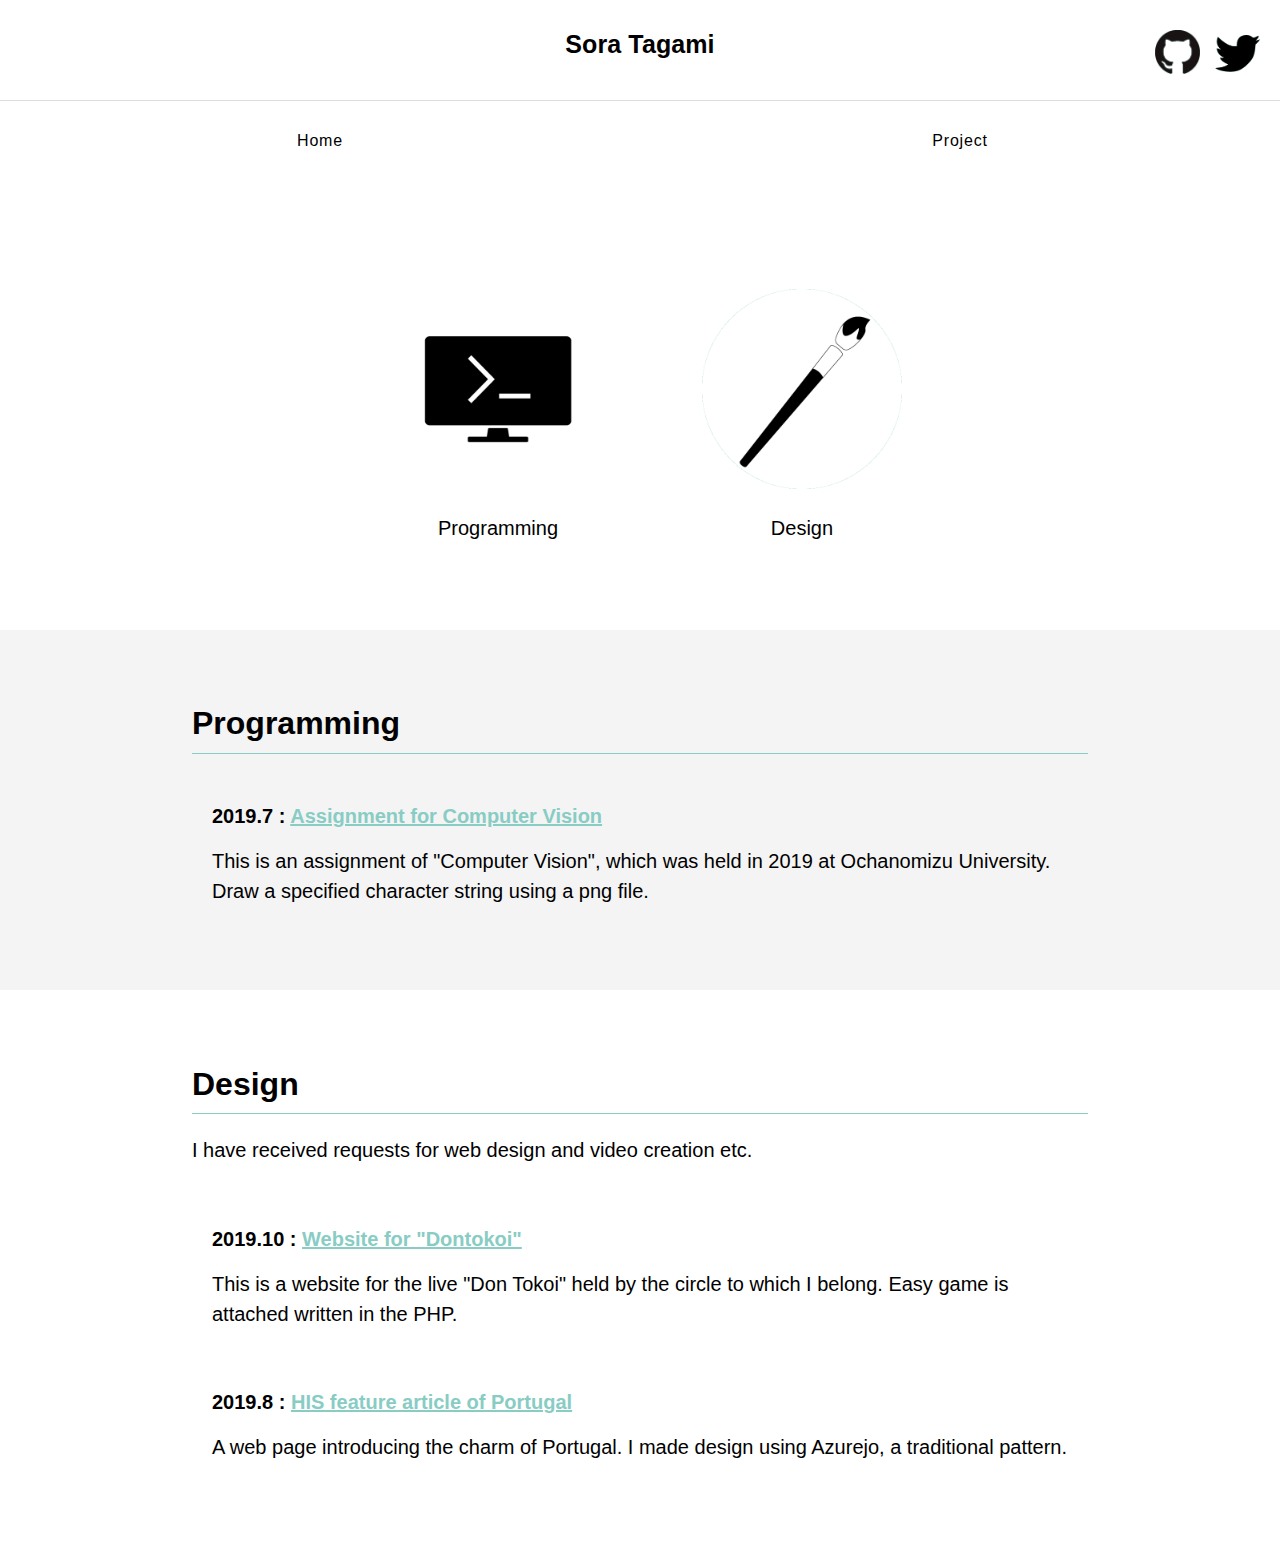
==== project.html @ 49e1d9b7 "fix filename" ====
<!DOCTYPE HTML>
<!DOCTYPE HTML>
<html lang="ja">

<head>
  <meta charset="UTF-8">
  <script type="text/javascript" src="./jquery.js"></script>
  <script type="text/javascript" src="./jquery.easing.js"></script>
  <script type="text/javascript" src="./scroll.js"></script>

  <title>Sora Tagami - Project</title>
  <link href="./style.css" rel="stylesheet" type="text/css" />
</head>

<body>
  <div id="wrapper">
    <!--header-->
    <header>
      <h1>Sora Tagami</h1>
      <div class="icon">
        <div id="Twitter">
          <a href="https://twitter.com/9bluesky6">
            <img src="imgs/Twitter_on.png" class="on">
            <img src="imgs/Twitter_off.png" class="off">
          </a>
        </div>
        <div class="icon" id="GitHub">
          <a href="https://github.com/bluesky0906">
            <img src="imgs/GitHub_on.png" class="on">
            <img src="imgs/GitHub_off.png" class="off">
          </a>
        </div>
      </div>
    </header>
    <!--nav-->
    <nav>
      <ul>
        <li><a href="./index.html">Home</a></li>
        <li><a href="./project.html">Project</a></li>
      </ul>
    </nav>

    <main>
      <section class="inst">
        <article>
          <p><p>
              <table align="center">
                <tr>
                  <td><a href=#Programming><img src="imgs/programming.png"></a>
                    <p>Programming</p>
                  </td>
                  <td><a href="#Design"><img src="imgs/design.gif"></a>
                    <p>Design</p>
                  </td>
                </tr>
              </table>
      </section>
      <!--Programingについて-->
      <section id="Programming">
          <h1>Programming</h1><hr>
          <article>
            <h2>2019.7 : <a href="https://github.com/bluesky0906/computer-vision-2019">Assignment for Computer Vision</a></h2>
            <p>This is an assignment of "Computer Vision", which was held in 2019 at Ochanomizu University. Draw a specified character string using a png file.</p>
          </article>
      </section>
      <!--デザインについて-->
      <section>
        <h1 id="Design">Design</h1><hr>
        <p>I have received requests for web design and video creation etc.</p>
        <article>
          <h2>2019.10 : <a href="https://dontokoi.herokuapp.com">Website for "Dontokoi"</a></h2>
          <p>This is a website for the live "Don Tokoi" held by the circle to which I belong. Easy game is attached written in the PHP.</p>
        </article>
        <article>
          <h2>2019.8 : <a href="https://www.his-j.com/kaigai/europe/portugal/feature/index.html">HIS feature article of Portugal</a></h2>
          <p>A web page introducing the charm of Portugal.
            I made design using Azurejo, a traditional pattern.</p>
      </section>
    </main>
  </div>
</body>

</html>
---- style.css ----
body {
    margin: 0;
    padding: 0;
	  font-family:"Noto Sans Japanese", "游ゴシック", YuGothic, "メイリオ", Meiryo,
    sans-serif;
    background-color: white;

    animation: fadeIn 2s ease 0s 1 normal;
    -webkit-animation: fadeIn 2s ease 0s 1 normal;
}
body a {
  color: #88CCC4;
}

/*共通*/
#wrapper{
	max-width:100%;
  text-align: center;
	margin:0 auto;
}

header{
	width:100%;
	height: 100px;
	margin-top: 0;
  border-bottom: 1px solid #ddd;
	background-color:white;

  text-align: center;
  position: fixed;
  top: 0;
  left: 0;
  right: 0;
  z-index: 3;
}
header h1{
  margin-top:30px;
	font-size:25px;
  font-weight: 900;
  letter-spacing: 0.1px;
}

nav{
  z-index: 2;
  position: fixed;
	width:100%;
	height:60px;
  padding-top: 100px;
  background-color:white;

}
nav ul{

  padding: 0;

  display: flex;
	list-style:none;
}
nav ul li{
  width: 50%;
  text-align: center;
  background-color: white;
  height: 60px;
  line-height: 50px;

}
nav ul li a{
  text-decoration:none;
	color:black;
				font-weight: 500;
				line-height: 1.4;
				letter-spacing: .05em;
    -webkit-transition: all 0.3s ease;
    -moz-transition: all 0.3s ease;
    -o-transition: all 0.3s ease;
    transition: all  0.3s ease;

}
nav ul li a:hover{
	color: #88CCC4;
}

main {
  padding-top: 175px;
  margin: 0 auto;
  color:black;
  background-color: transration;
}
section:nth-child(even) {
  background-color: #F4f4f4;
}
section {
  padding: 5% 15%;
  text-align: left;
  margin: 0;     
}
section h1 {
  line-height: 0.5;
  text-align: left;
}
section hr {
  margin-left: 0px;
  height: 1px;
  border: none;
  border-top: 1px #88CCC4 solid;
}
section h2 {
  line-height: 1.0;
  font-size: 20px;
  font-weight: 900;
}
section  p {
	line-height: 1.5;
  font-size: 20px;
  font-weight: 100;
}
article {
  padding-top: 3%;
  padding-left: 20px;
}


/*ヘッダー内リンク*/
.icon img{
  position: absolute;
  width: 45px;
}
#Twitter img{
  right: 20px;
  top: 35px;
}
#GitHub img{
  right: 80px;
  top: 30px;
}
.off {
  transition: .8s
}
.off:hover{
  opacity: 0;
}


/*Home*/
#About_me{
  text-align: left;
  width: 100%;
}
#About_me > *{
  display: inline-block;
  vertical-align: top;
  padding-right: 30px;
}

#About_me img{
  margin-top: 50px;
  margin-right: auto;
  width: 150px;
}

/*Project*/
.inst img{
  width:200px;
  margin-top:20px 50px;
  margin-right: 50px;
  margin-left: 50px;

  transition:1s;
}
.inst img:hover{
  filter:drop-shadow( 0px 10px 10px rgba(136, 204, 196, 0.4));
  transform: rotate(-30deg);
  transform-origin: center;
}
.inst tr td {
  text-align: center;
}
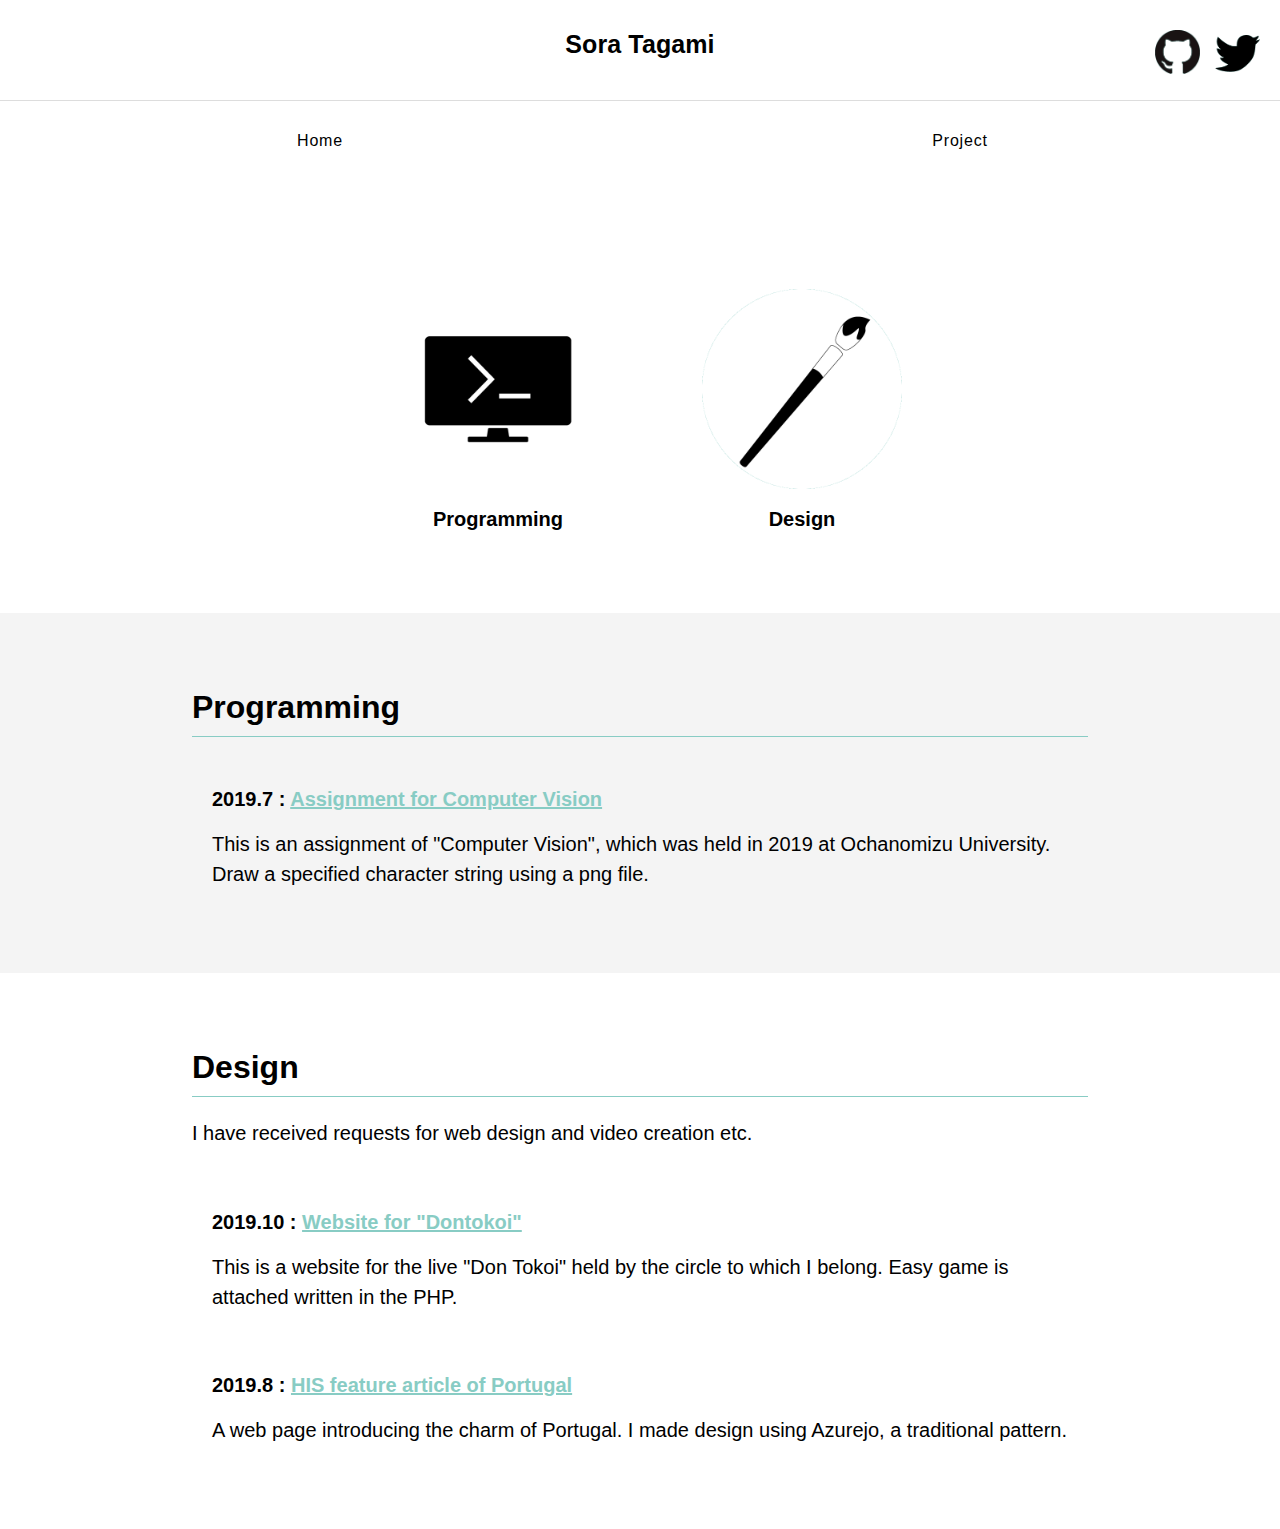
==== commit ac2ed566: "update font" ====
--- a/project.html
+++ b/project.html
@@ -47,10 +47,10 @@
               <table align="center">
                 <tr>
                   <td><a href=#Programming><img src="imgs/programming.png"></a>
-                    <p>Programming</p>
+                    <h2>Programming</h2>
                   </td>
                   <td><a href="#Design"><img src="imgs/design.gif"></a>
-                    <p>Design</p>
+                    <h2>Design</h2>
                   </td>
                 </tr>
               </table>
--- a/style.css
+++ b/style.css
@@ -1,8 +1,7 @@
 body {
     margin: 0;
     padding: 0;
-	  font-family:"Noto Sans Japanese", "游ゴシック", YuGothic, "メイリオ", Meiryo,
-    sans-serif;
+	  font-family: mr-eaves-sans, sans-serif;
     background-color: white;
 
     animation: fadeIn 2s ease 0s 1 normal;
@@ -36,7 +35,7 @@
 header h1{
   margin-top:30px;
 	font-size:25px;
-  font-weight: 900;
+  font-weight: 700;
   letter-spacing: 0.1px;
 }
 
@@ -107,12 +106,12 @@
 section h2 {
   line-height: 1.0;
   font-size: 20px;
-  font-weight: 900;
+  font-weight: 600;
 }
 section  p {
 	line-height: 1.5;
   font-size: 20px;
-  font-weight: 100;
+  font-weight: 200;
 }
 article {
   padding-top: 3%;
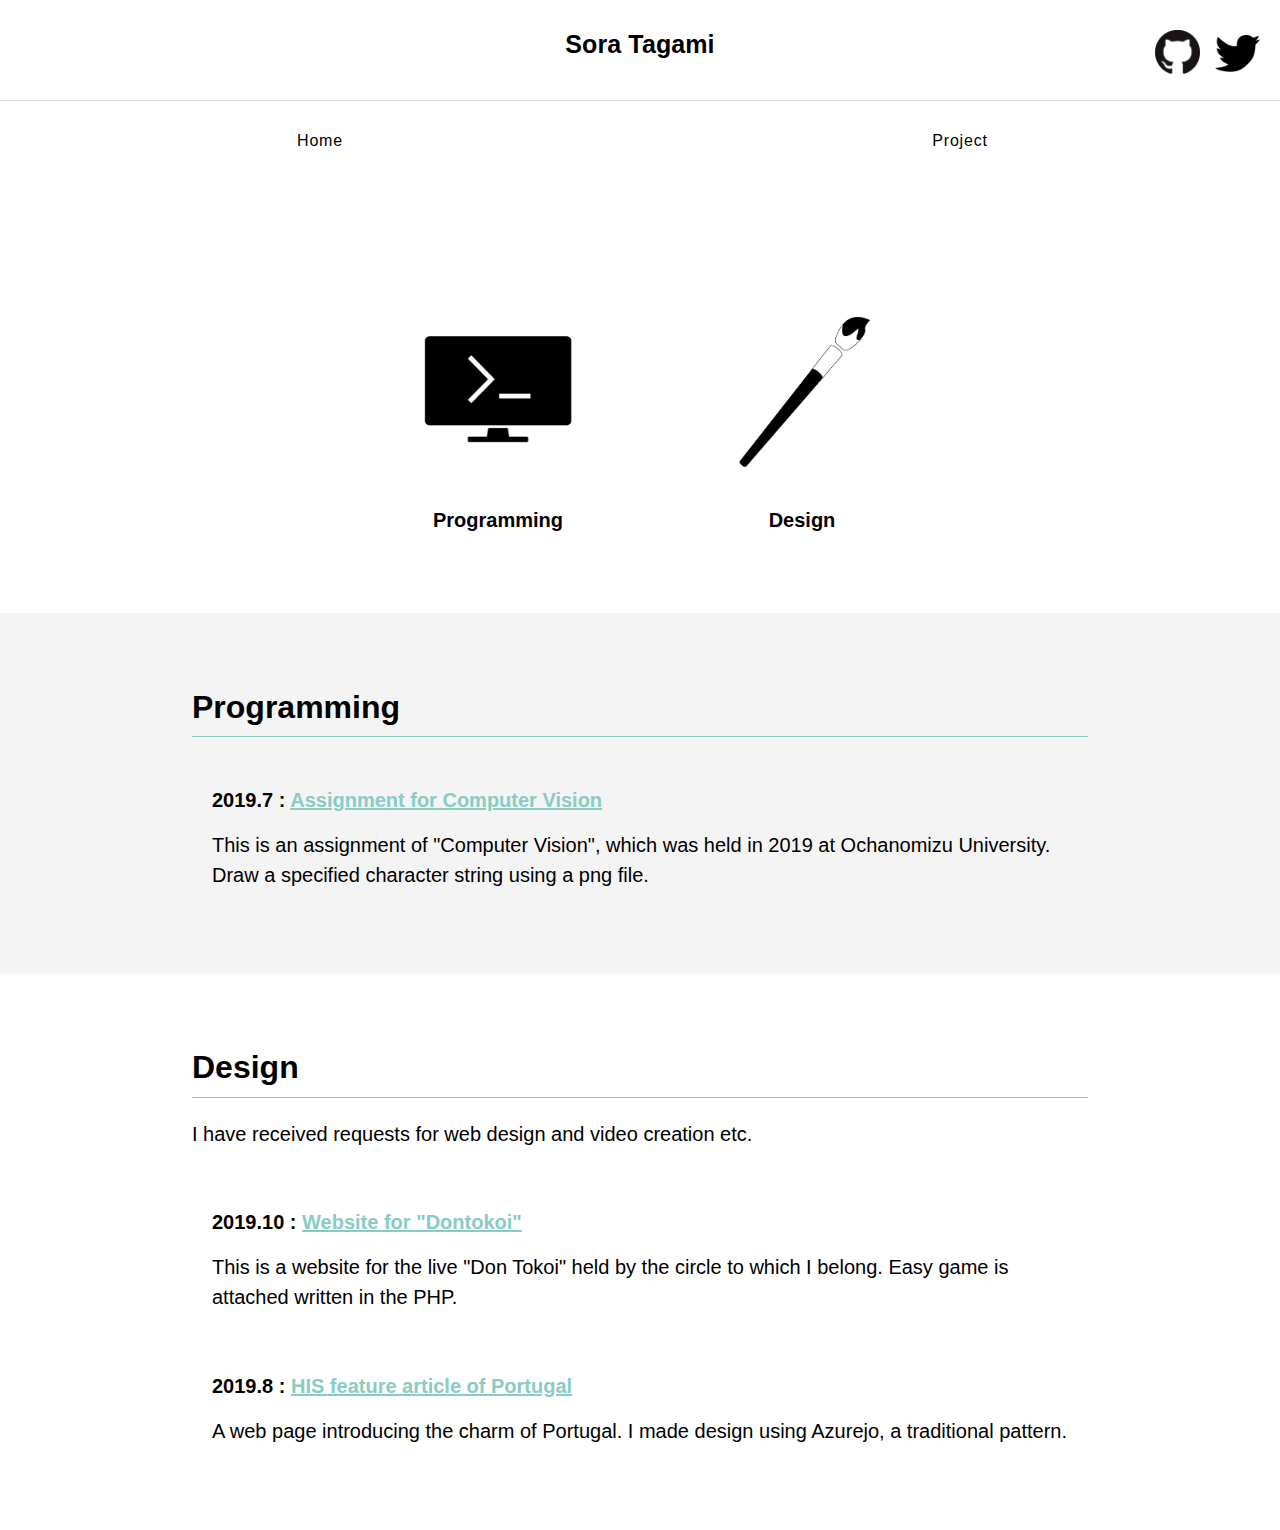
==== commit 18d46b35: "uodate imgs" ====
--- a/project.html
+++ b/project.html
@@ -49,7 +49,7 @@
                   <td><a href=#Programming><img src="imgs/programming.png"></a>
                     <h2>Programming</h2>
                   </td>
-                  <td><a href="#Design"><img src="imgs/design.gif"></a>
+                  <td><a href="#Design"><img src="imgs/design.png"></a>
                     <h2>Design</h2>
                   </td>
                 </tr>
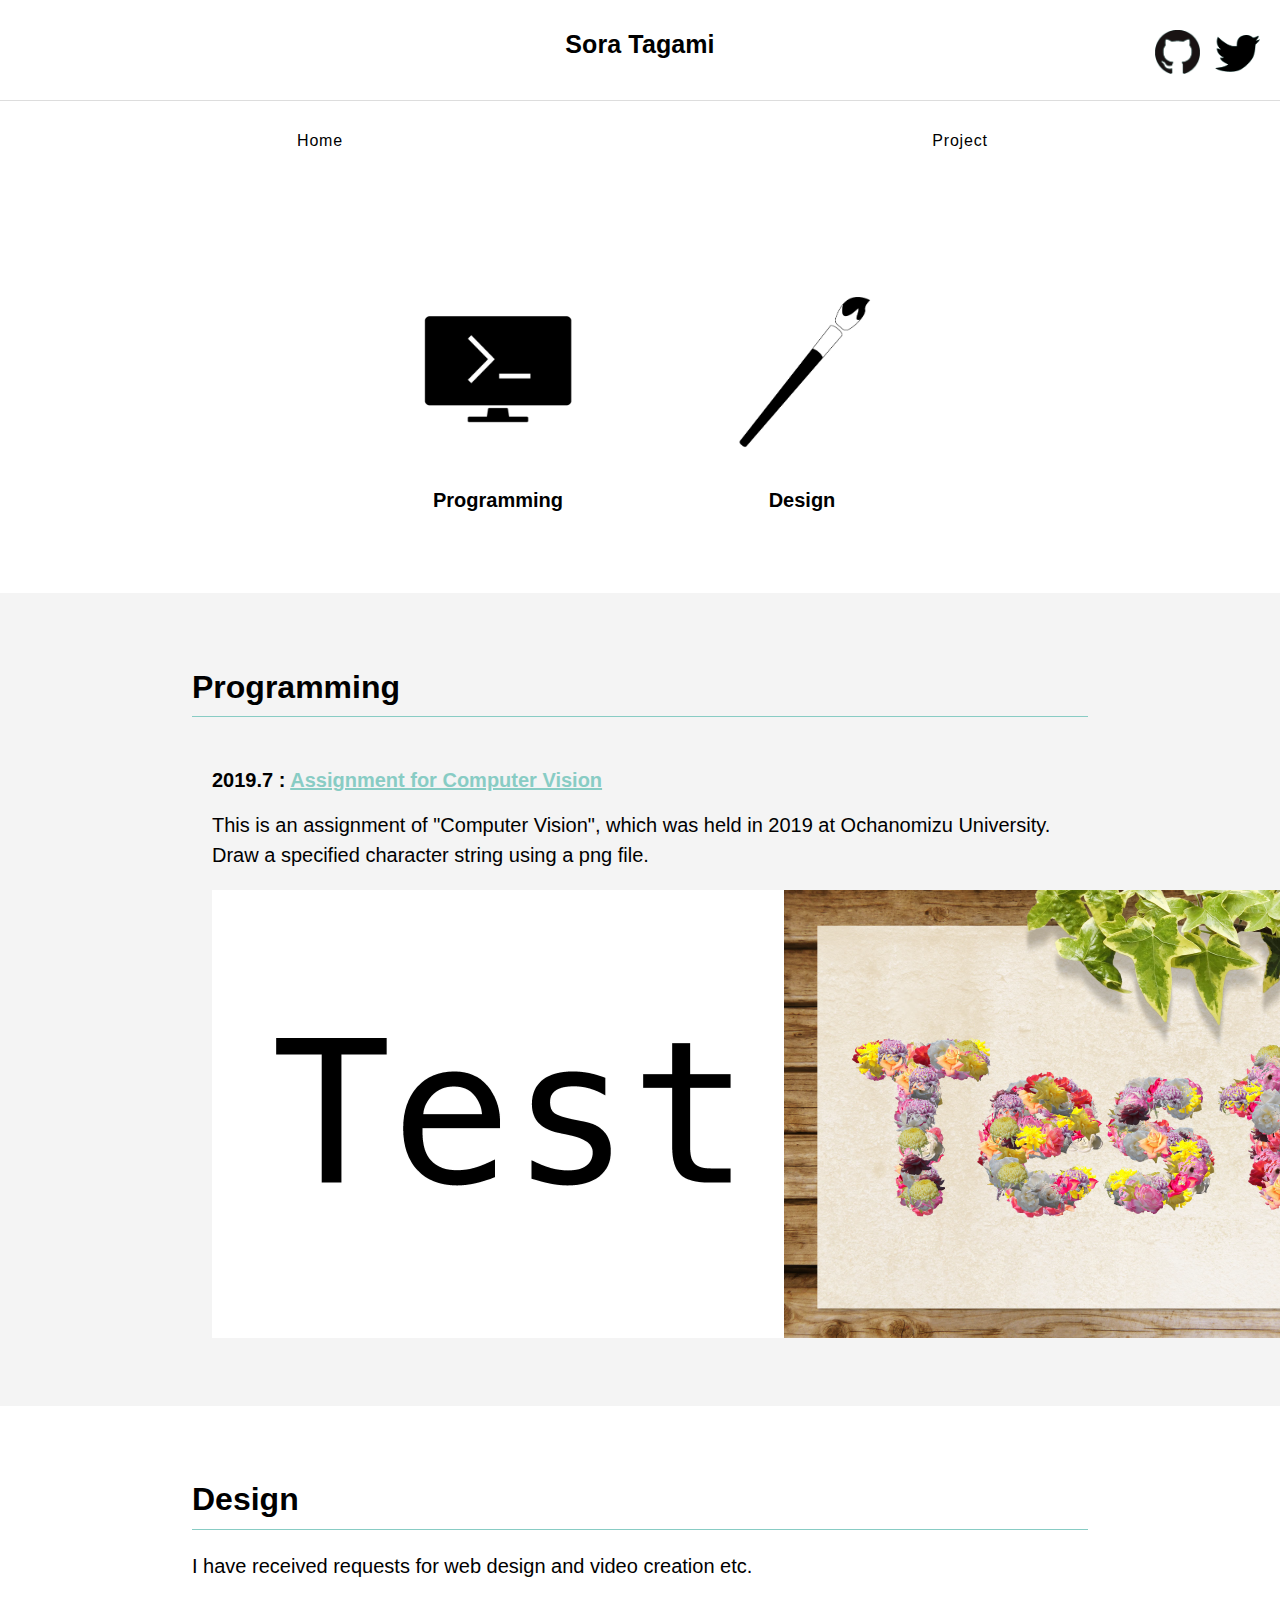
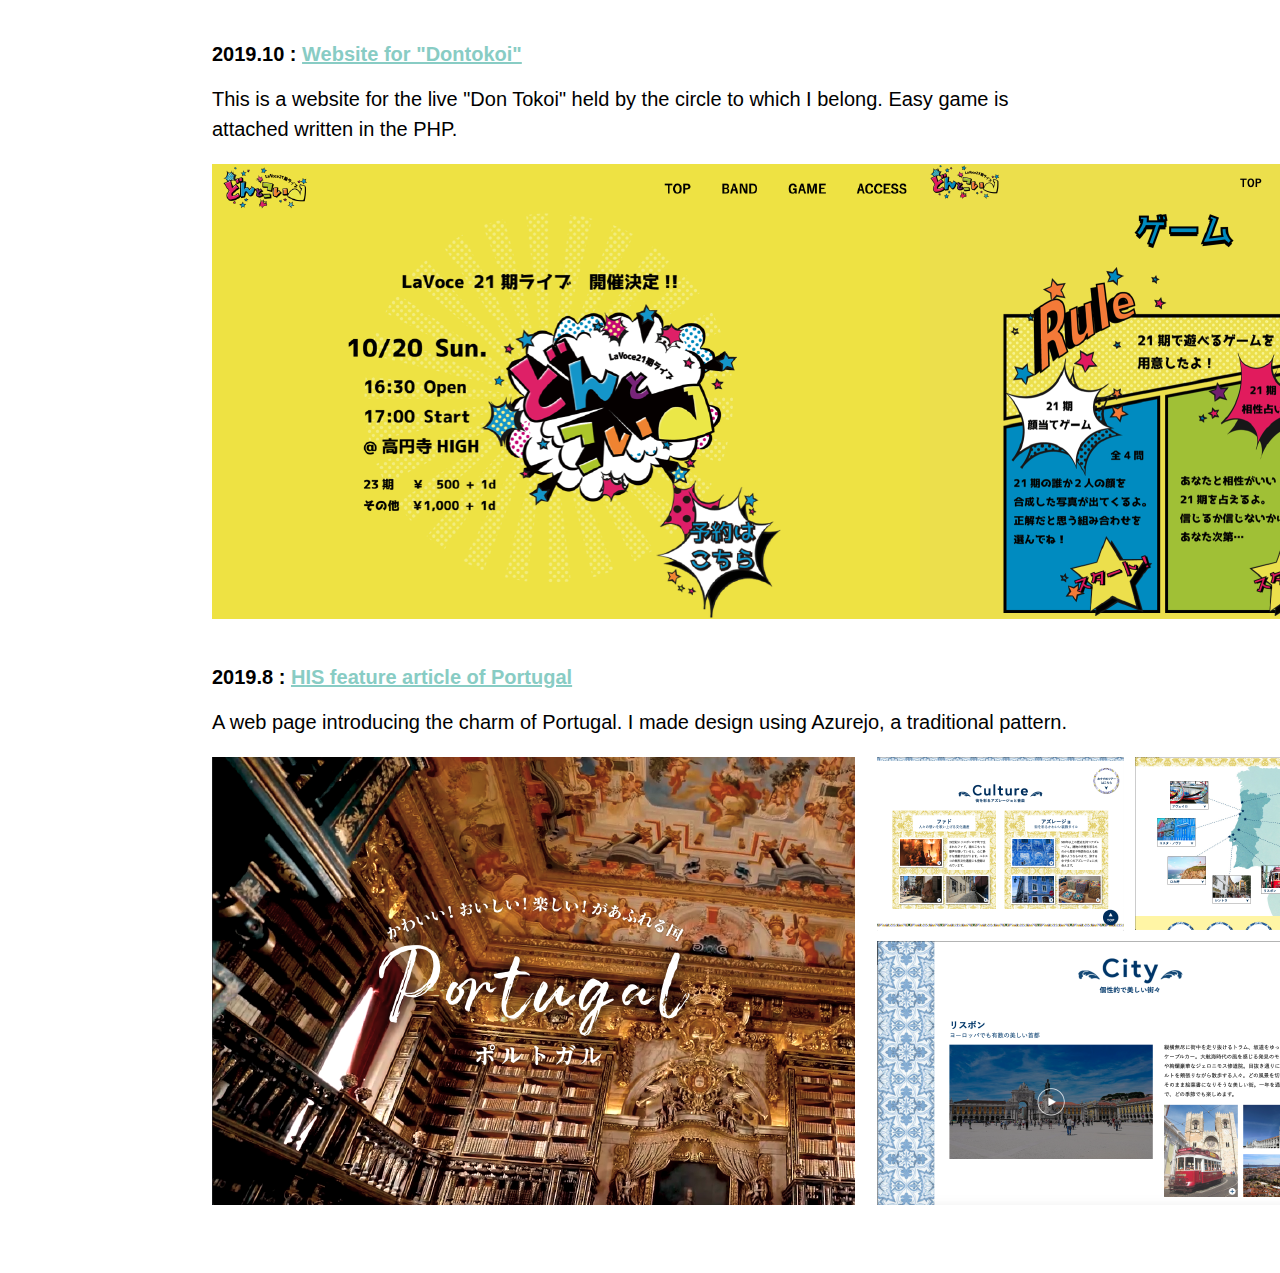
==== commit d629e7f6: "add imgs" ====
--- a/project.html
+++ b/project.html
@@ -43,7 +43,6 @@
     <main>
       <section class="inst">
         <article>
-          <p><p>
               <table align="center">
                 <tr>
                   <td><a href=#Programming><img src="imgs/programming.png"></a>
@@ -57,24 +56,40 @@
       </section>
       <!--Programingについて-->
       <section id="Programming">
-          <h1>Programming</h1><hr>
-          <article>
-            <h2>2019.7 : <a href="https://github.com/bluesky0906/computer-vision-2019">Assignment for Computer Vision</a></h2>
-            <p>This is an assignment of "Computer Vision", which was held in 2019 at Ochanomizu University. Draw a specified character string using a png file.</p>
-          </article>
+        <h1>Programming</h1>
+        <hr>
+        <article>
+          <h2>2019.7 : <a href="https://github.com/bluesky0906/computer-vision-2019">Assignment for Computer Vision</a>
+          </h2>
+          <p>This is an assignment of "Computer Vision", which was held in 2019 at Ochanomizu University. Draw a
+            specified character string using a png file.</p>
+          <div class="portfolio_imgs">
+            <img src="imgs/computer_vision.png">
+          </div>
+        </article>
       </section>
       <!--デザインについて-->
-      <section>
-        <h1 id="Design">Design</h1><hr>
+      <section id="Design">
+        <h1>Design</h1>
+        <hr>
         <p>I have received requests for web design and video creation etc.</p>
         <article>
           <h2>2019.10 : <a href="https://dontokoi.herokuapp.com">Website for "Dontokoi"</a></h2>
-          <p>This is a website for the live "Don Tokoi" held by the circle to which I belong. Easy game is attached written in the PHP.</p>
+          <p>This is a website for the live "Don Tokoi" held by the circle to which I belong. Easy game is attached
+            written in the PHP.</p>
+          <div class="portfolio_imgs">
+            <img src="imgs/dontokoi.png">
+          </div>
         </article>
         <article>
-          <h2>2019.8 : <a href="https://www.his-j.com/kaigai/europe/portugal/feature/index.html">HIS feature article of Portugal</a></h2>
+          <h2>2019.8 : <a href="https://www.his-j.com/kaigai/europe/portugal/feature/index.html">HIS feature article of
+              Portugal</a></h2>
           <p>A web page introducing the charm of Portugal.
             I made design using Azurejo, a traditional pattern.</p>
+          <div class="portfolio_imgs">
+            <img src="imgs/portugal.png">
+          </div>
+        </article>
       </section>
     </main>
   </div>
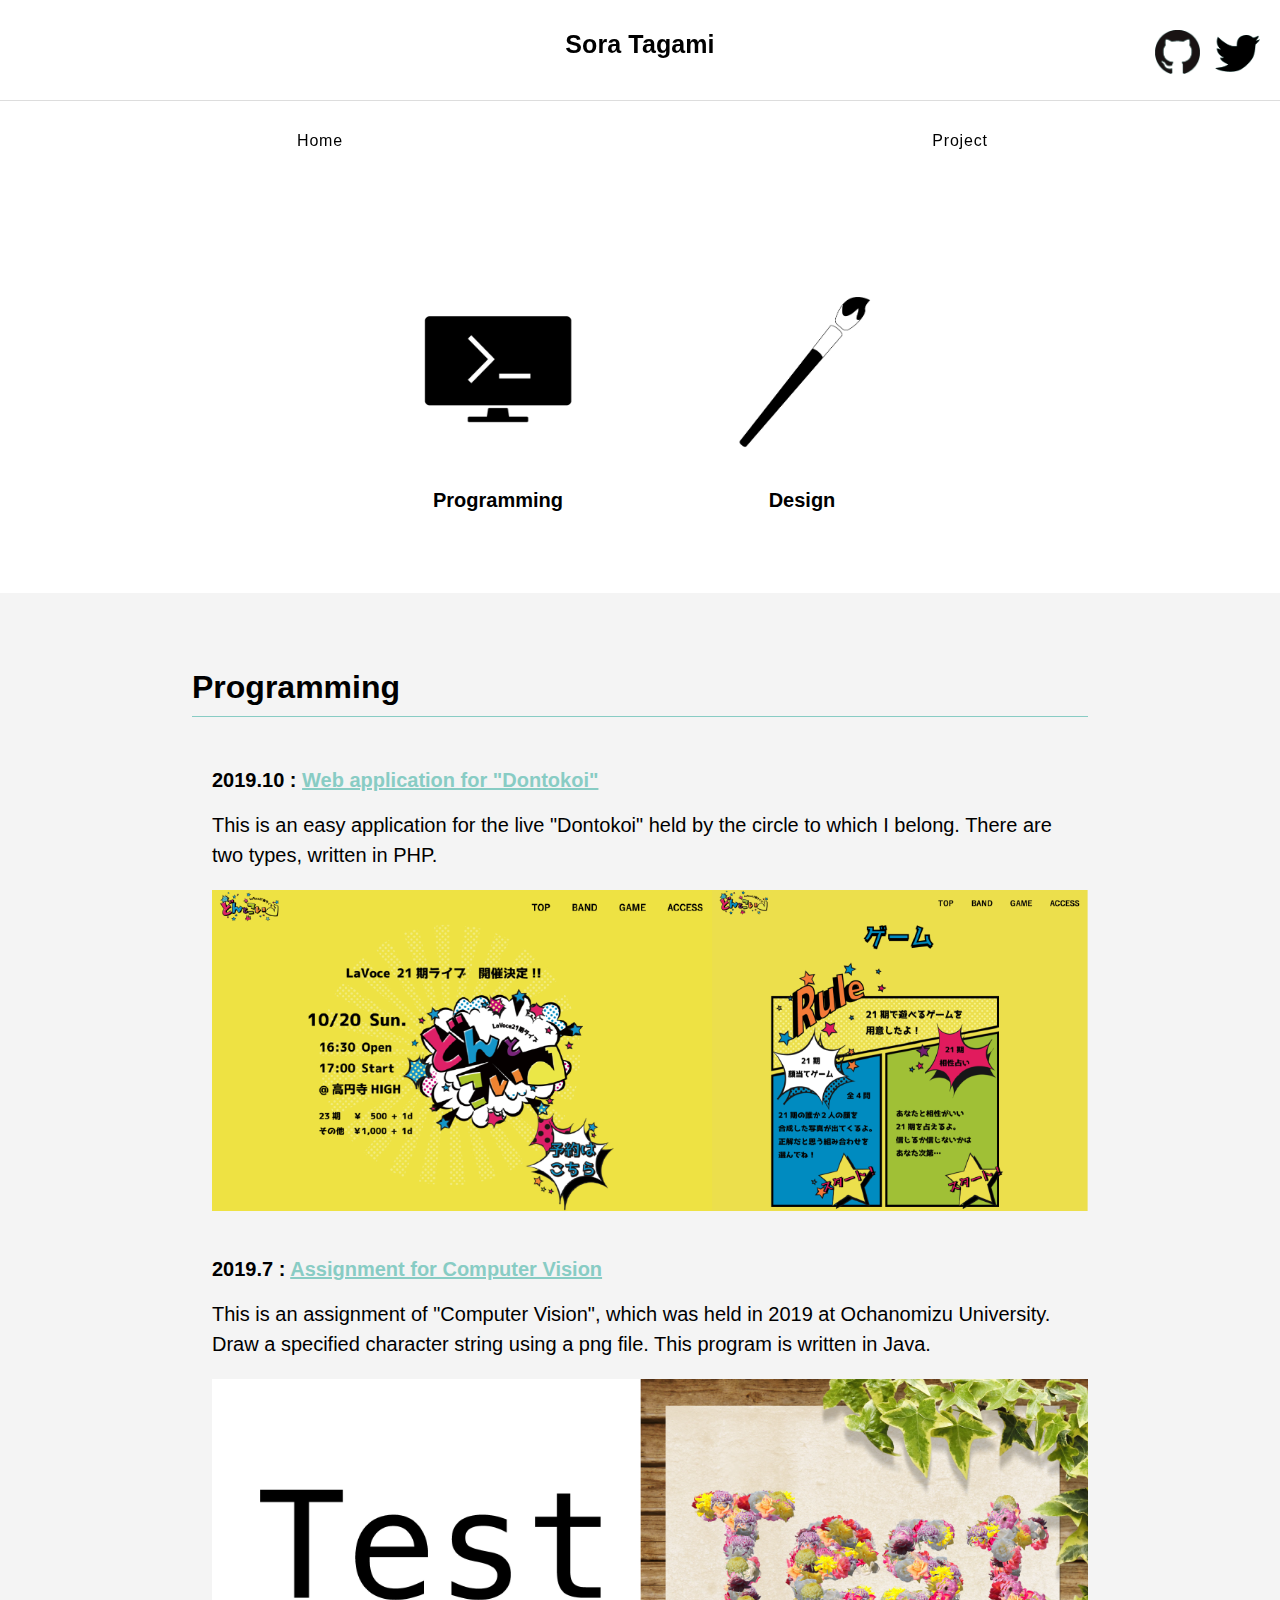
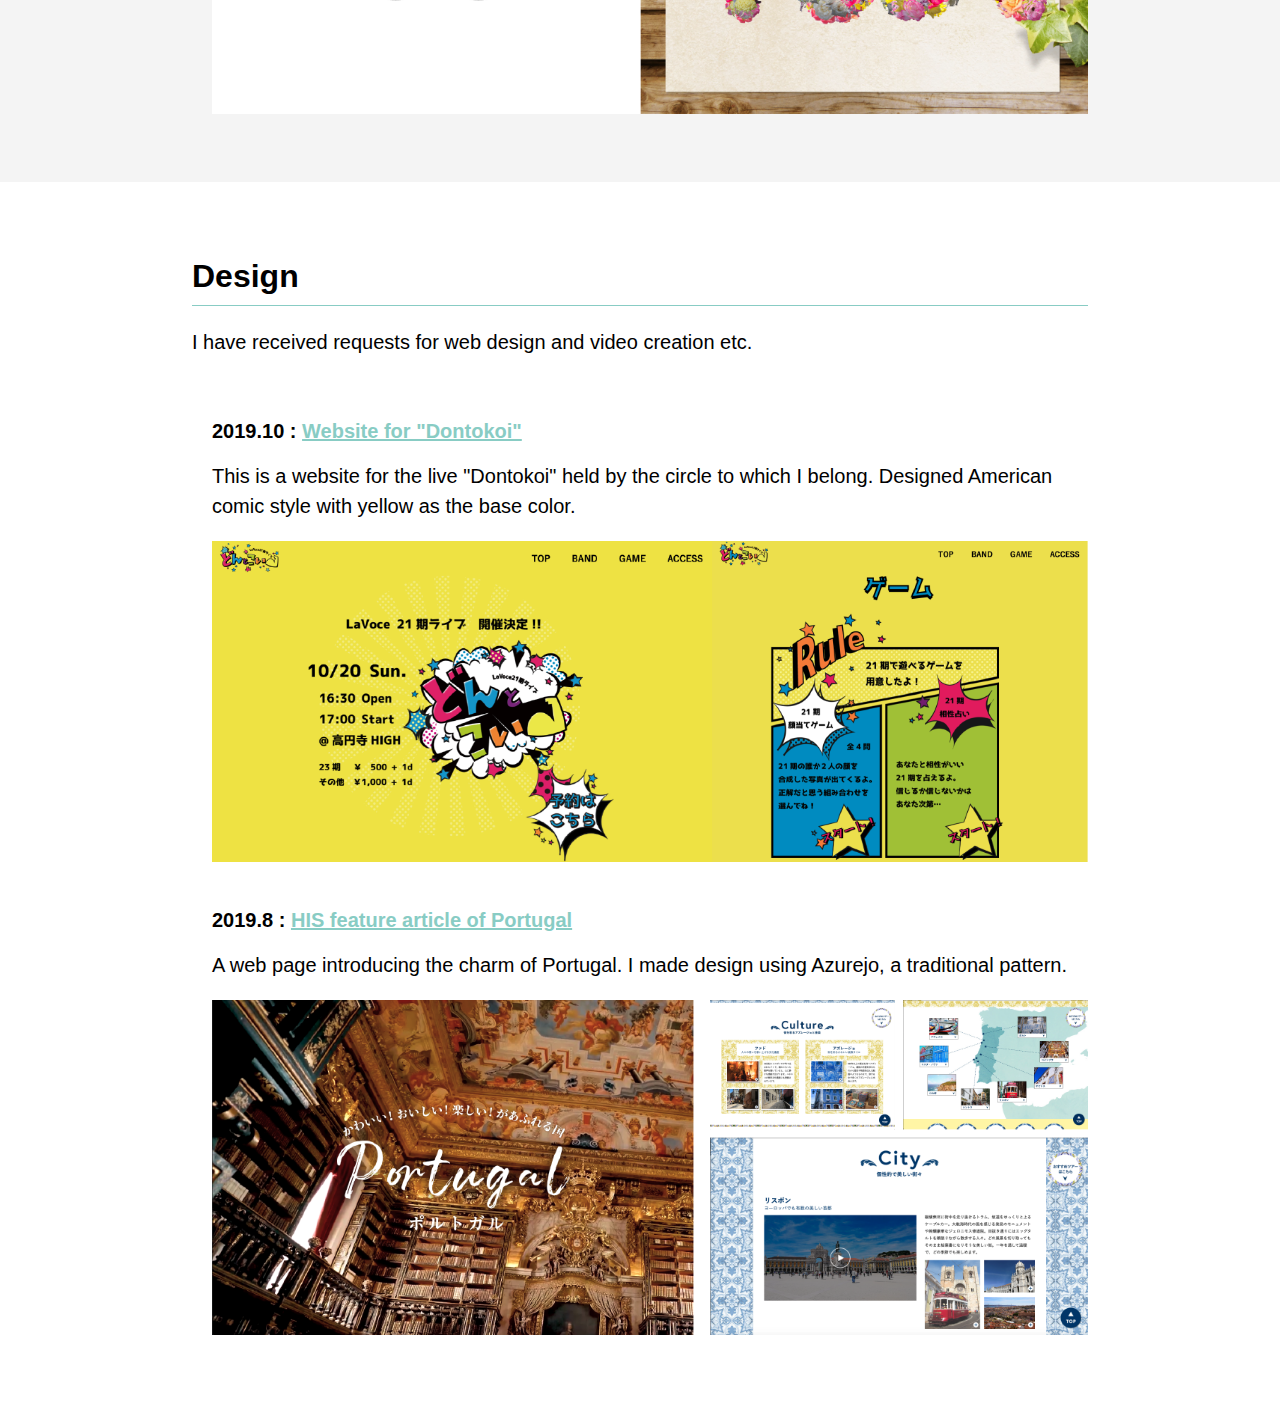
==== commit 0932e86e: "tweak" ====
--- a/project.html
+++ b/project.html
@@ -59,10 +59,22 @@
         <h1>Programming</h1>
         <hr>
         <article>
+          <h2>2019.10 : <a href="https://dontokoi.herokuapp.com/game">Web application for "Dontokoi"</a></h2>
+          <p>
+            This is an easy application for the live "Dontokoi" held by the circle to which I belong.
+            There are two types, written in PHP.
+          </p>
+          <div class="portfolio_imgs">
+            <img src="imgs/dontokoi.png">
+          </div>
+        </article>
+        <article>
           <h2>2019.7 : <a href="https://github.com/bluesky0906/computer-vision-2019">Assignment for Computer Vision</a>
           </h2>
-          <p>This is an assignment of "Computer Vision", which was held in 2019 at Ochanomizu University. Draw a
-            specified character string using a png file.</p>
+          <p>
+            This is an assignment of "Computer Vision", which was held in 2019 at Ochanomizu University. 
+            Draw a specified character string using a png file. This program is written in Java.
+          </p>
           <div class="portfolio_imgs">
             <img src="imgs/computer_vision.png">
           </div>
@@ -75,17 +87,20 @@
         <p>I have received requests for web design and video creation etc.</p>
         <article>
           <h2>2019.10 : <a href="https://dontokoi.herokuapp.com">Website for "Dontokoi"</a></h2>
-          <p>This is a website for the live "Don Tokoi" held by the circle to which I belong. Easy game is attached
-            written in the PHP.</p>
+          <p>
+            This is a website for the live "Dontokoi" held by the circle to which I belong.
+            Designed American comic style with yellow as the base color.
+          </p>
           <div class="portfolio_imgs">
             <img src="imgs/dontokoi.png">
           </div>
         </article>
         <article>
-          <h2>2019.8 : <a href="https://www.his-j.com/kaigai/europe/portugal/feature/index.html">HIS feature article of
-              Portugal</a></h2>
-          <p>A web page introducing the charm of Portugal.
-            I made design using Azurejo, a traditional pattern.</p>
+          <h2>2019.8 : <a href="https://www.his-j.com/kaigai/europe/portugal/feature/index.html">HIS feature article of Portugal</a></h2>
+          <p>
+            A web page introducing the charm of Portugal.
+            I made design using Azurejo, a traditional pattern.
+          </p>
           <div class="portfolio_imgs">
             <img src="imgs/portugal.png">
           </div>
--- a/style.css
+++ b/style.css
@@ -2,8 +2,6 @@
     margin: 0;
     padding: 0;
 	  font-family: mr-eaves-sans, sans-serif;
-    background-color: white;
-
     animation: fadeIn 2s ease 0s 1 normal;
     -webkit-animation: fadeIn 2s ease 0s 1 normal;
 }
@@ -23,7 +21,6 @@
 	height: 100px;
 	margin-top: 0;
   border-bottom: 1px solid #ddd;
-	background-color:white;
 
   text-align: center;
   position: fixed;
@@ -43,13 +40,11 @@
   z-index: 2;
   position: fixed;
 	width:100%;
-	height:60px;
+	height:80px;
   padding-top: 100px;
-  background-color:white;
-
+  background-color:rgba(255, 255, 255, 0.95);
 }
 nav ul{
-
   padding: 0;
 
   display: flex;
@@ -58,7 +53,6 @@
 nav ul li{
   width: 50%;
   text-align: center;
-  background-color: white;
   height: 60px;
   line-height: 50px;
 
@@ -113,6 +107,7 @@
   font-size: 20px;
   font-weight: 200;
 }
+
 article {
   padding-top: 3%;
   padding-left: 20px;
@@ -174,6 +169,13 @@
 .inst tr td {
   text-align: center;
 }
+.portfolio_imgs {
+  text-align: center;
+}
+.portfolio_imgs img {
+  width: 100%;
+}
 
 
 
+
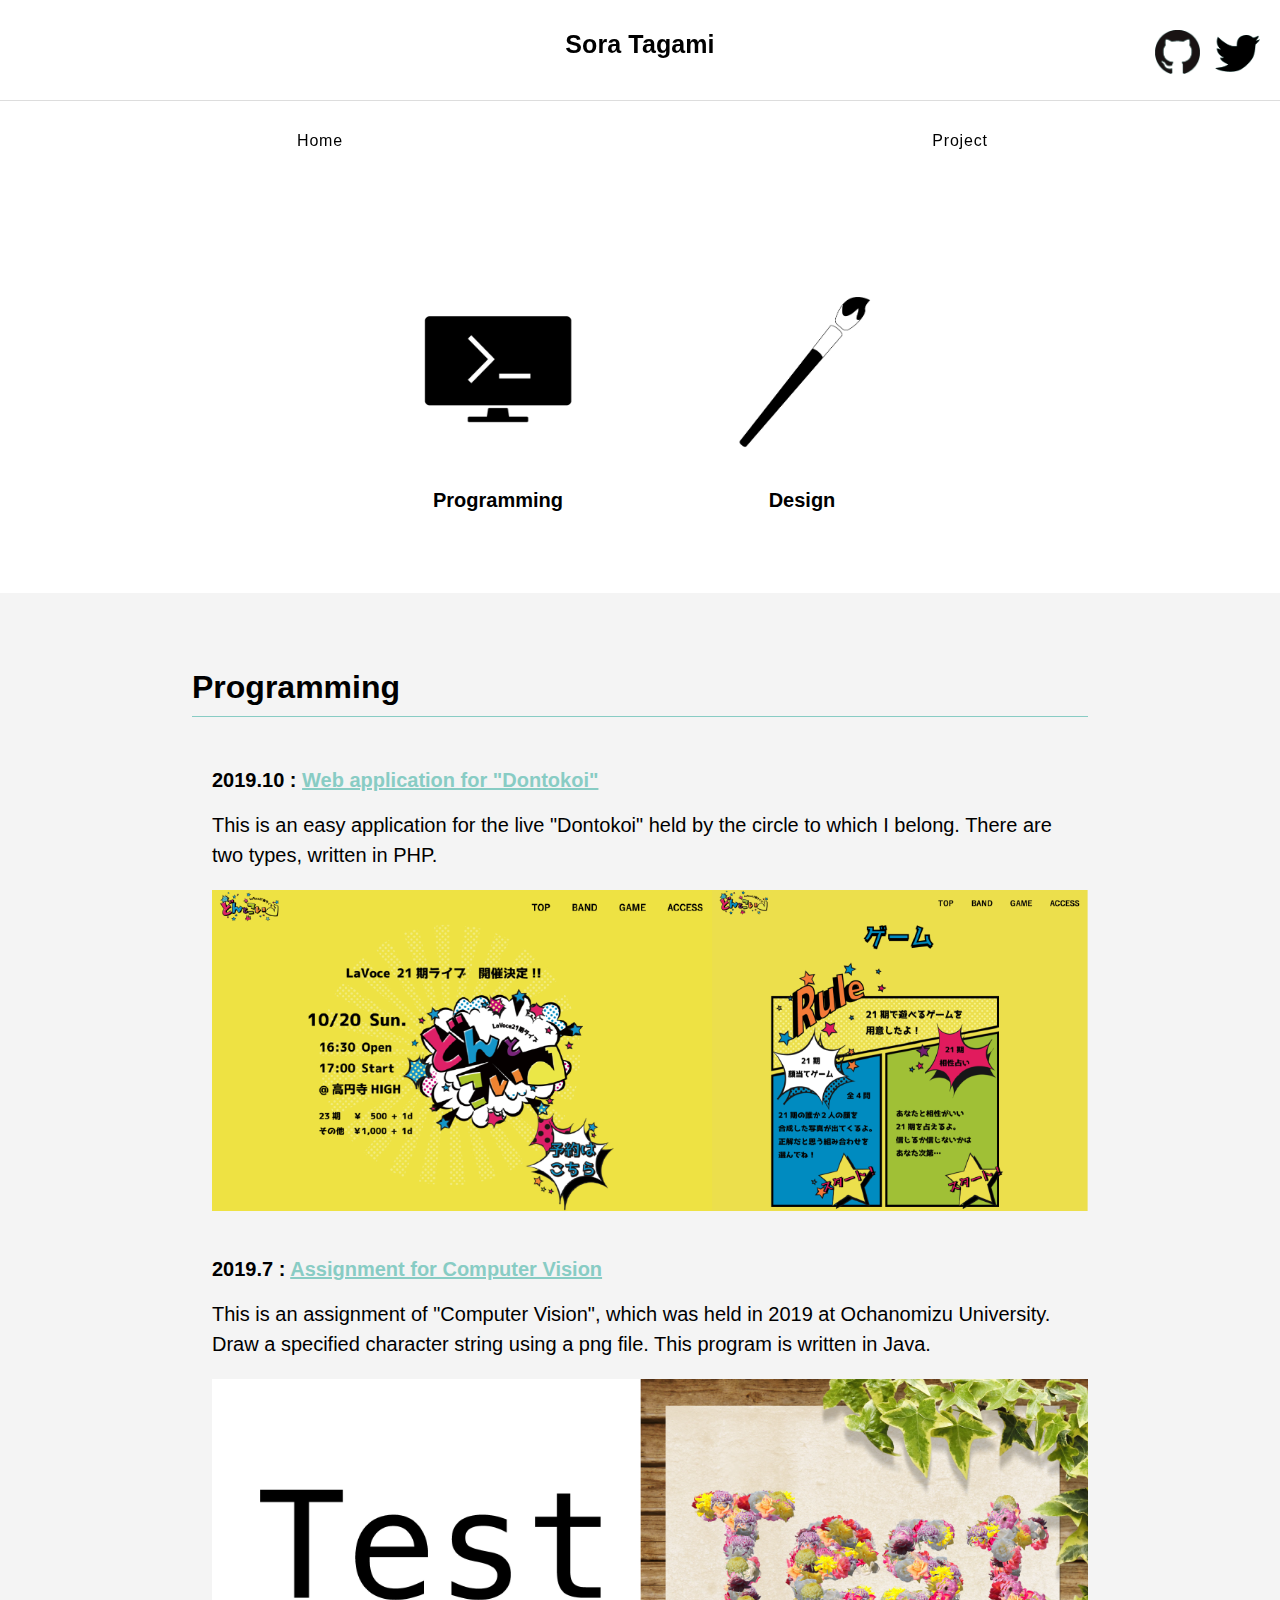
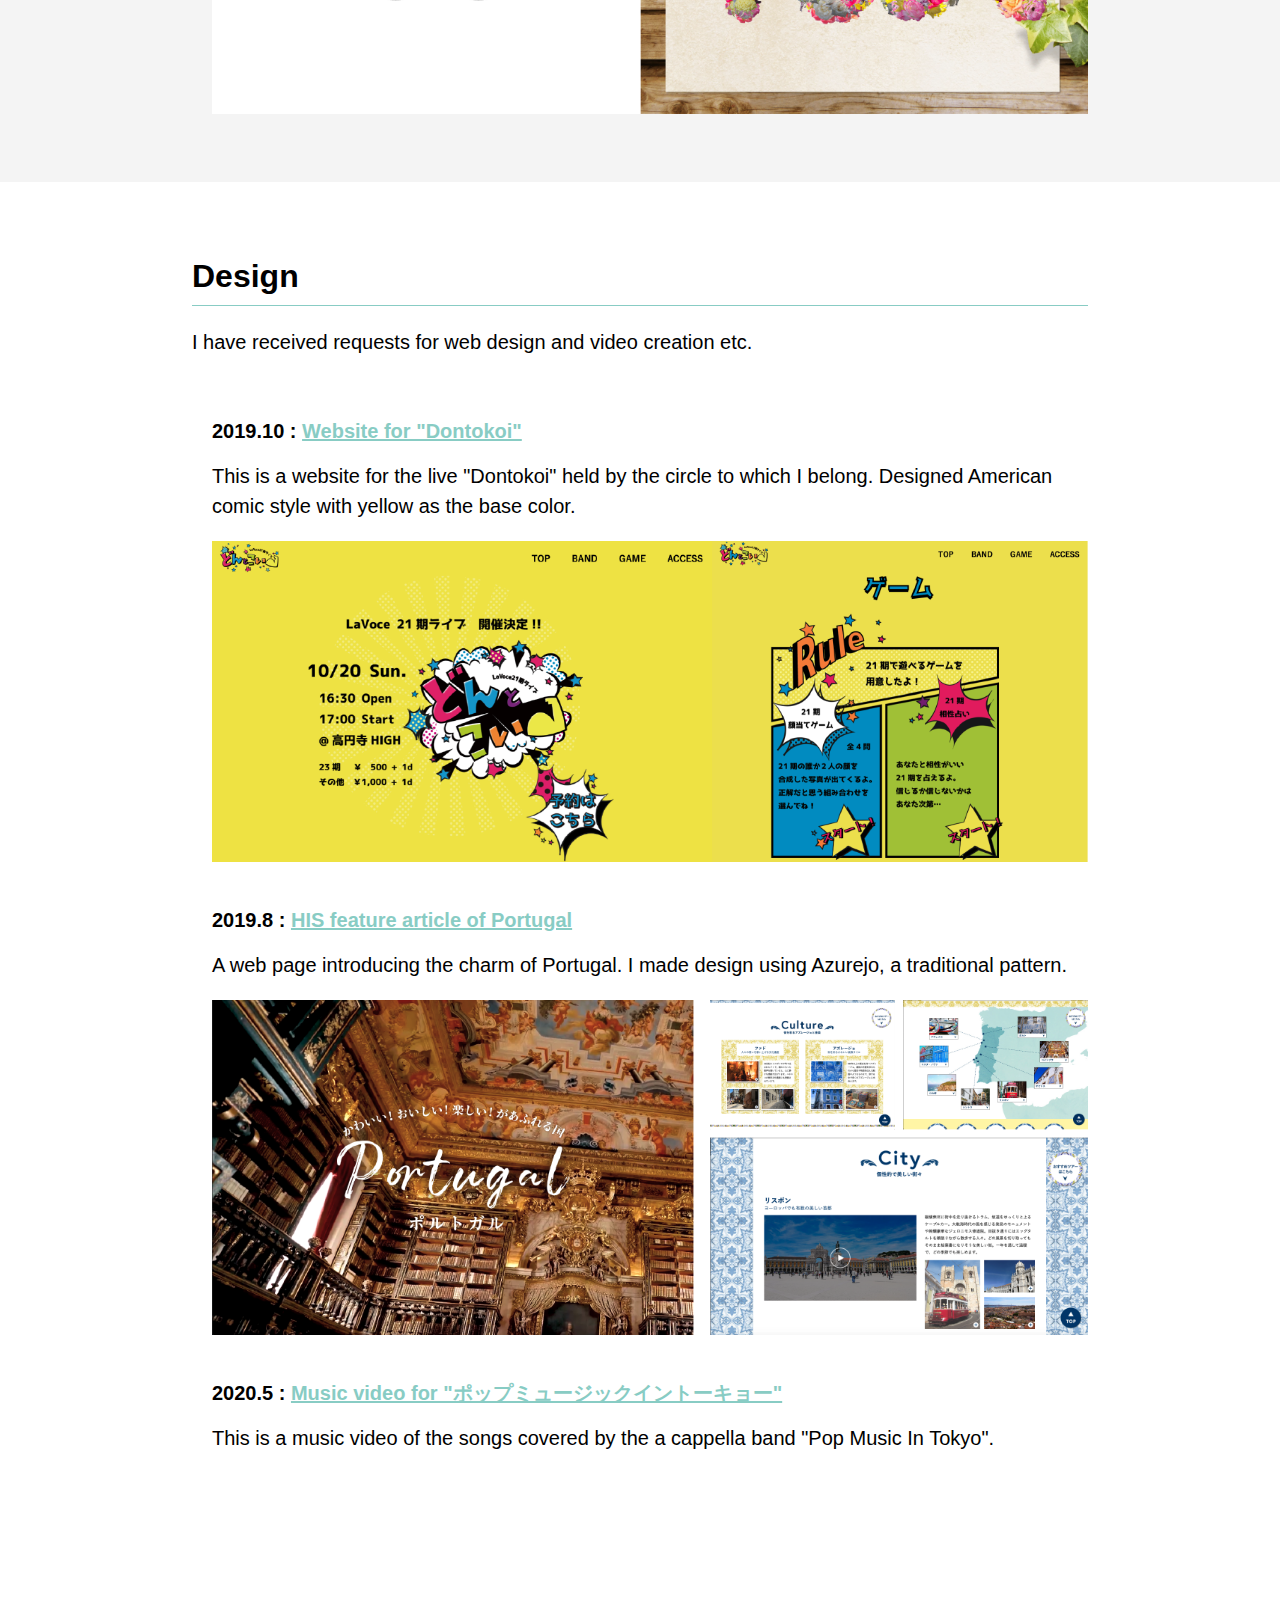
==== commit 1f3d84df: "add design project" ====
--- a/project.html
+++ b/project.html
@@ -105,6 +105,18 @@
             <img src="imgs/portugal.png">
           </div>
         </article>
+        <article>
+          <h2>2020.5 : <a href="https://www.youtube.com/watch?v=mUTu1S0PI1U&feature=youtu.be">Music video for "ポップミュージックイントーキョー"</a></h2>
+          <p>
+            This is a music video of the songs covered by the a cappella band "Pop Music In Tokyo".
+          </p>
+          <div class="youtube">
+            <iframe width="854" height="480" src="https://www.youtube.com/embed/mUTu1S0PI1U"
+            frameborder="0" 
+            allow="accelerometer; autoplay; encrypted-media; gyroscope; picture-in-picture" 
+            allowfullscreen></iframe>
+          </div>
+        </article>
       </section>
     </main>
   </div>
--- a/style.css
+++ b/style.css
@@ -177,5 +177,17 @@
 }
 
 
+.youtube {
+  position: relative;
+  padding-bottom: 56.25%; /*アスペクト比 16:9の場合の縦幅*/
+  height: 0;
+  overflow: hidden;
+}
 
-
+.youtube iframe {
+  position: absolute;
+  top: 0;
+  left: 0;
+  width: 100%;
+  height: 100%;
+}
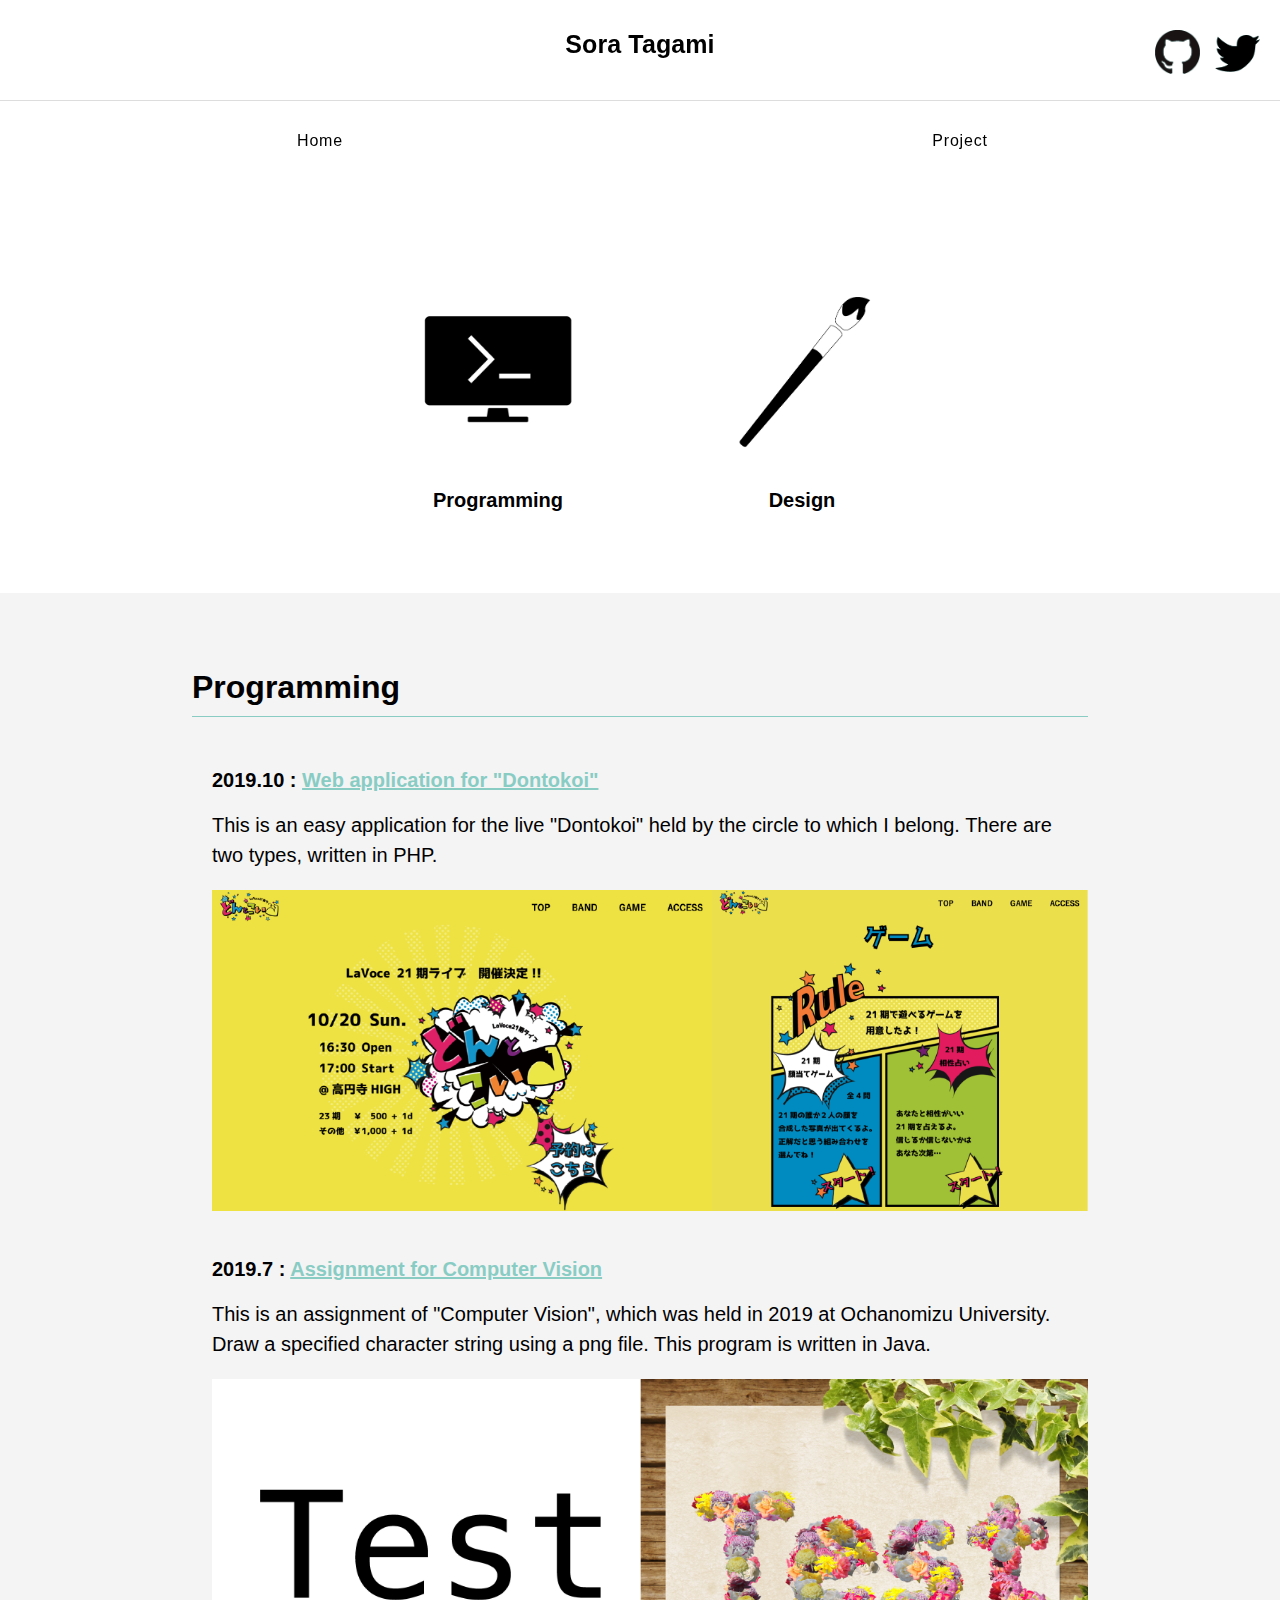
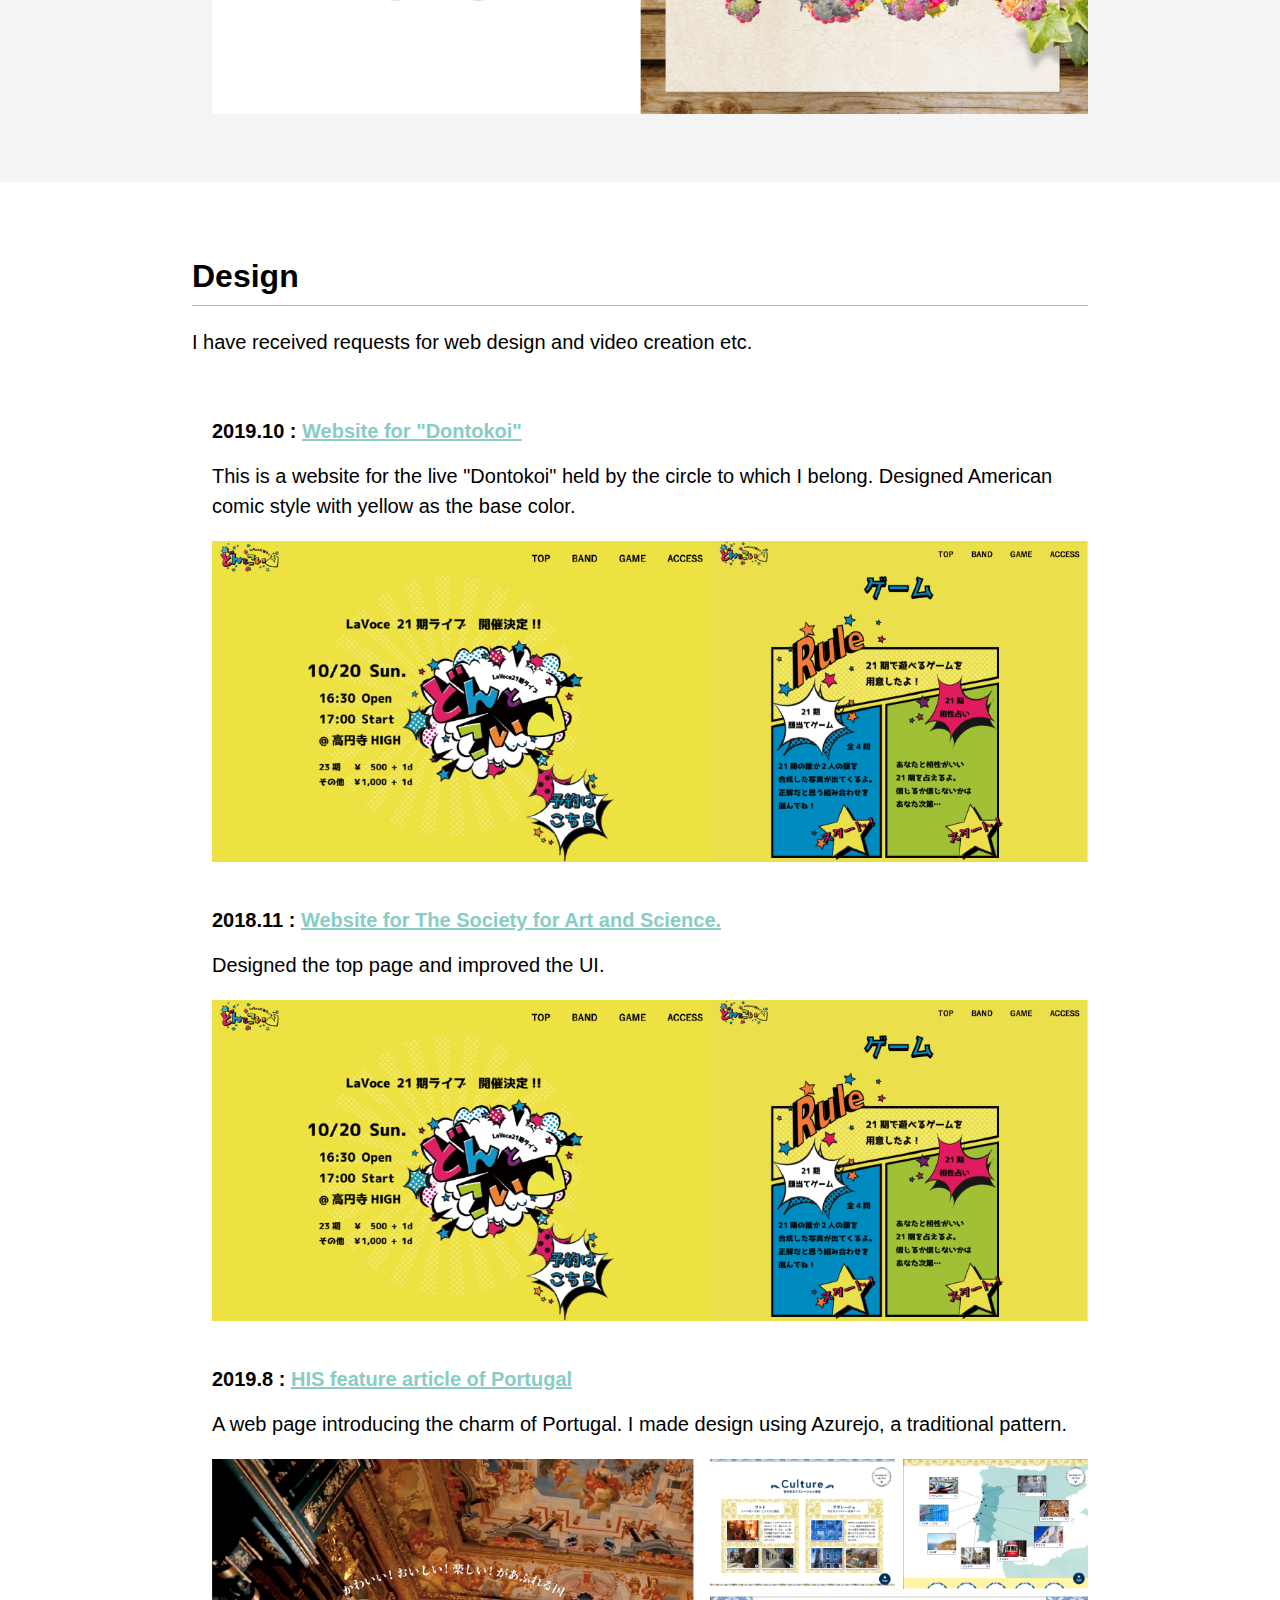
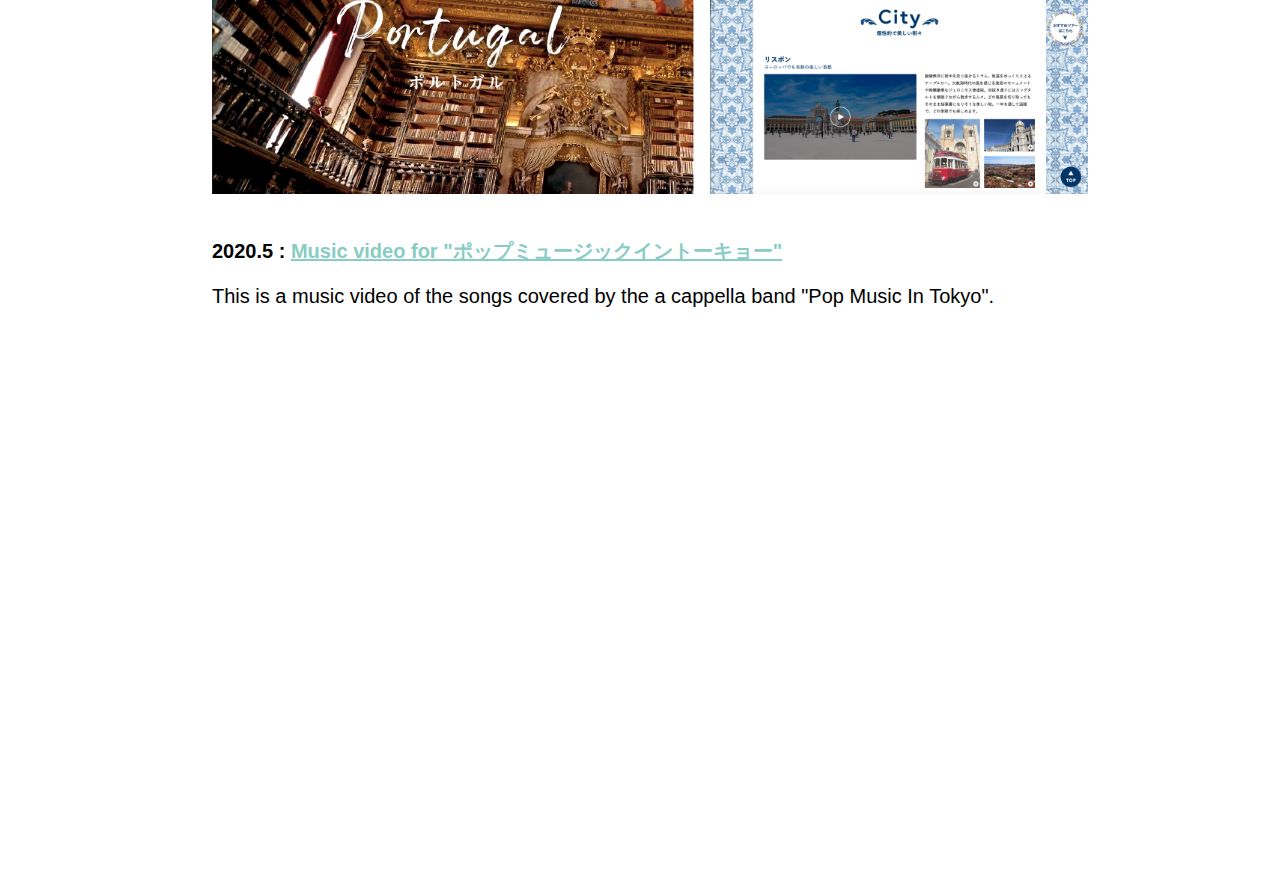
==== commit 983bdc54: "update experience and publications" ====
--- a/project.html
+++ b/project.html
@@ -43,16 +43,16 @@
     <main>
       <section class="inst">
         <article>
-              <table align="center">
-                <tr>
-                  <td><a href=#Programming><img src="imgs/programming.png"></a>
-                    <h2>Programming</h2>
-                  </td>
-                  <td><a href="#Design"><img src="imgs/design.png"></a>
-                    <h2>Design</h2>
-                  </td>
-                </tr>
-              </table>
+          <table align="center">
+            <tr>
+              <td><a href=#Programming><img src="imgs/programming.png"></a>
+                <h2>Programming</h2>
+              </td>
+              <td><a href="#Design"><img src="imgs/design.png"></a>
+                <h2>Design</h2>
+              </td>
+            </tr>
+          </table>
       </section>
       <!--Programingについて-->
       <section id="Programming">
@@ -72,7 +72,7 @@
           <h2>2019.7 : <a href="https://github.com/bluesky0906/computer-vision-2019">Assignment for Computer Vision</a>
           </h2>
           <p>
-            This is an assignment of "Computer Vision", which was held in 2019 at Ochanomizu University. 
+            This is an assignment of "Computer Vision", which was held in 2019 at Ochanomizu University.
             Draw a specified character string using a png file. This program is written in Java.
           </p>
           <div class="portfolio_imgs">
@@ -96,7 +96,17 @@
           </div>
         </article>
         <article>
-          <h2>2019.8 : <a href="https://www.his-j.com/kaigai/europe/portugal/feature/index.html">HIS feature article of Portugal</a></h2>
+          <h2>2018.11 : <a href="https://www.art-science.org/">Website for The Society for Art and Science.</a></h2>
+          <p>
+            Designed the top page and improved the UI.
+          </p>
+          <div class="portfolio_imgs">
+            <img src="imgs/dontokoi.png">
+          </div>
+        </article>
+        <article>
+          <h2>2019.8 : <a href="https://www.his-j.com/kaigai/europe/portugal/feature/index.html">HIS feature article of
+              Portugal</a></h2>
           <p>
             A web page introducing the charm of Portugal.
             I made design using Azurejo, a traditional pattern.
@@ -106,15 +116,14 @@
           </div>
         </article>
         <article>
-          <h2>2020.5 : <a href="https://www.youtube.com/watch?v=mUTu1S0PI1U&feature=youtu.be">Music video for "ポップミュージックイントーキョー"</a></h2>
+          <h2>2020.5 : <a href="https://www.youtube.com/watch?v=mUTu1S0PI1U&feature=youtu.be">Music video for
+              "ポップミュージックイントーキョー"</a></h2>
           <p>
             This is a music video of the songs covered by the a cappella band "Pop Music In Tokyo".
           </p>
           <div class="youtube">
-            <iframe width="854" height="480" src="https://www.youtube.com/embed/mUTu1S0PI1U"
-            frameborder="0" 
-            allow="accelerometer; autoplay; encrypted-media; gyroscope; picture-in-picture" 
-            allowfullscreen></iframe>
+            <iframe width="854" height="480" src="https://www.youtube.com/embed/mUTu1S0PI1U" frameborder="0"
+              allow="accelerometer; autoplay; encrypted-media; gyroscope; picture-in-picture" allowfullscreen></iframe>
           </div>
         </article>
       </section>
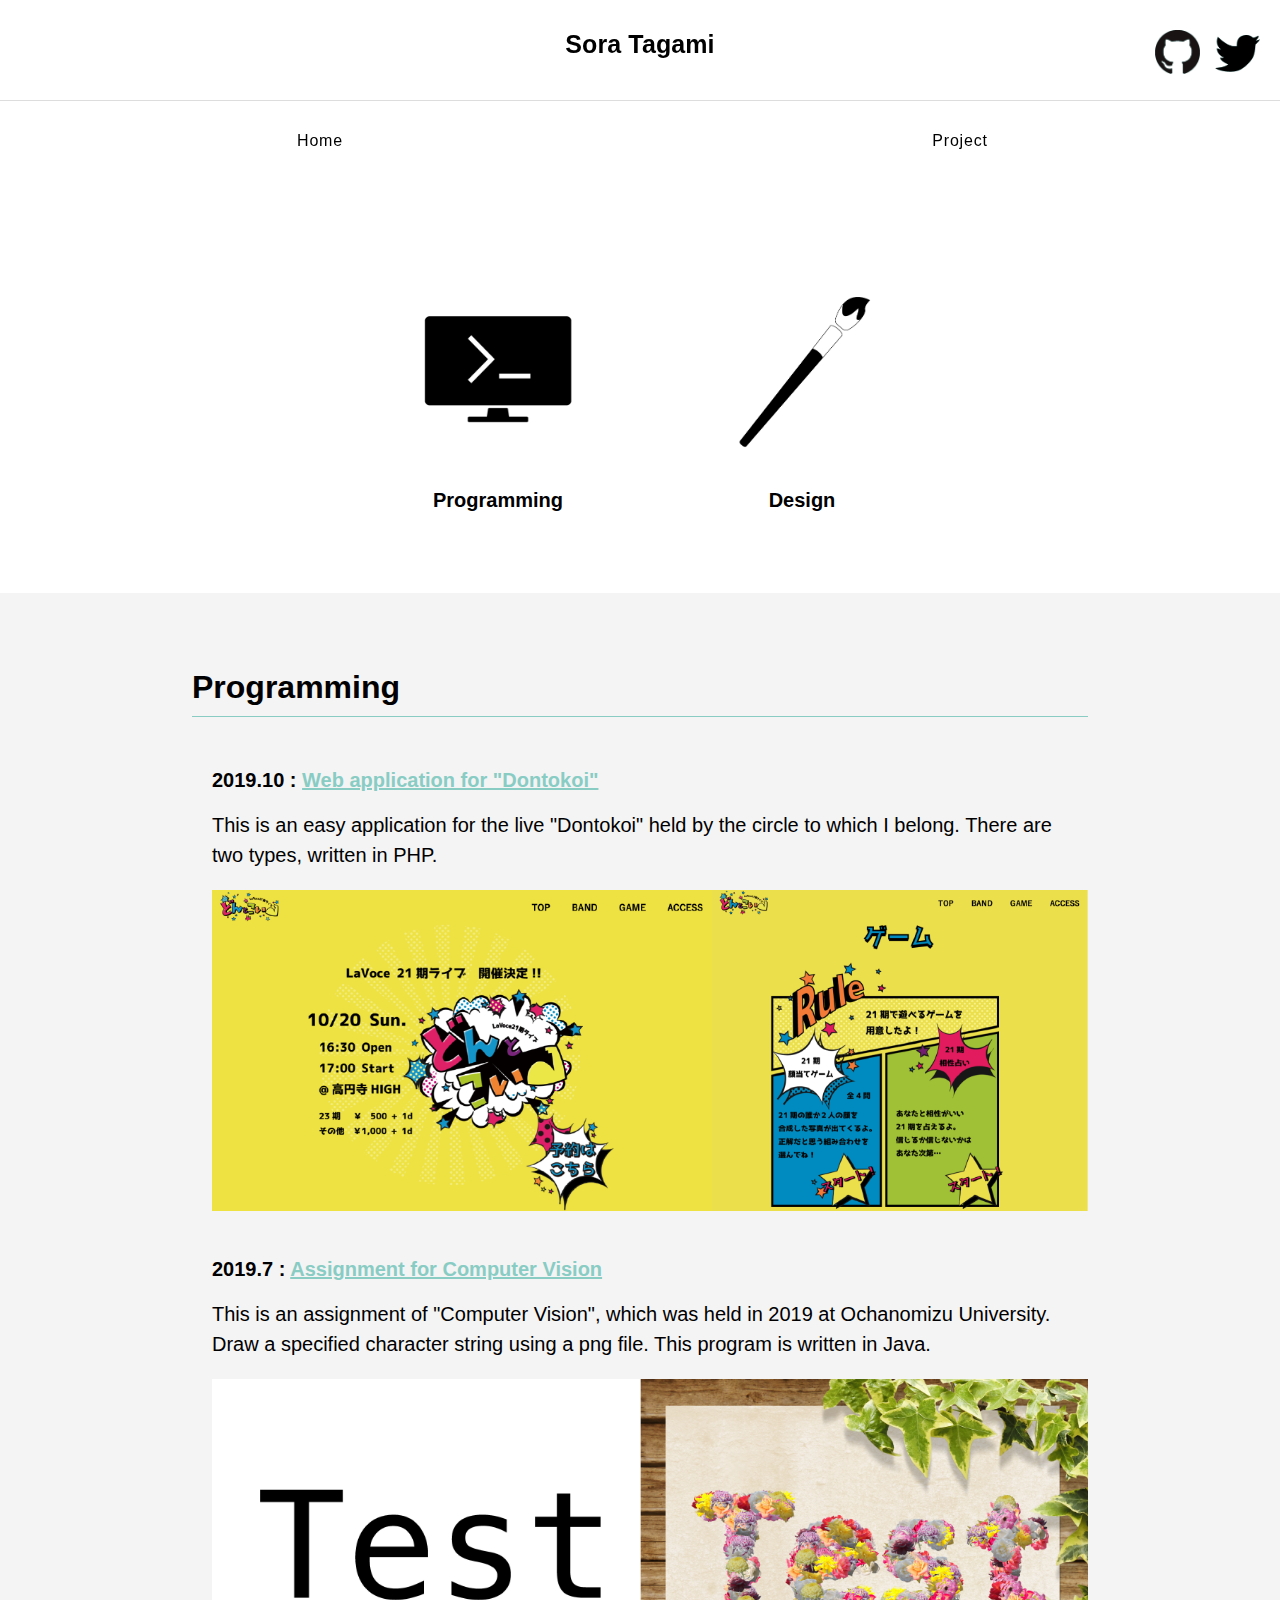
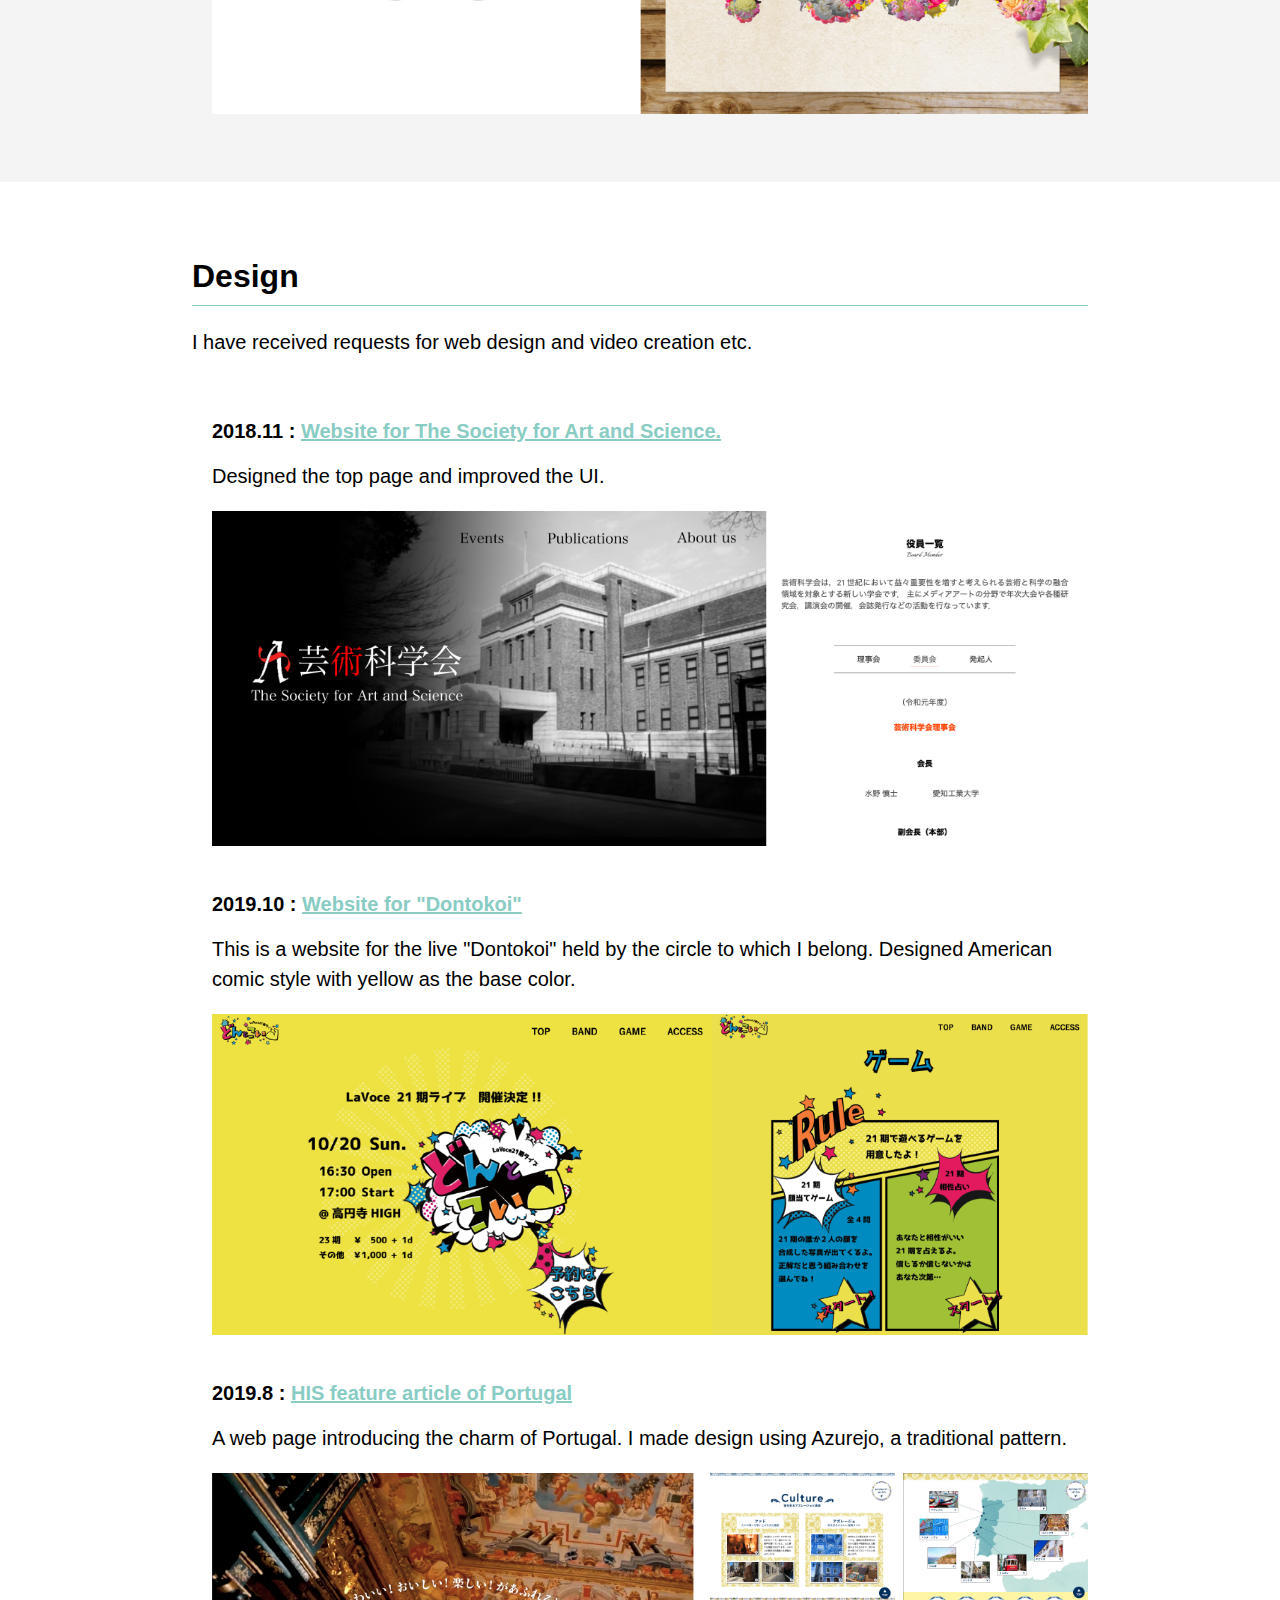
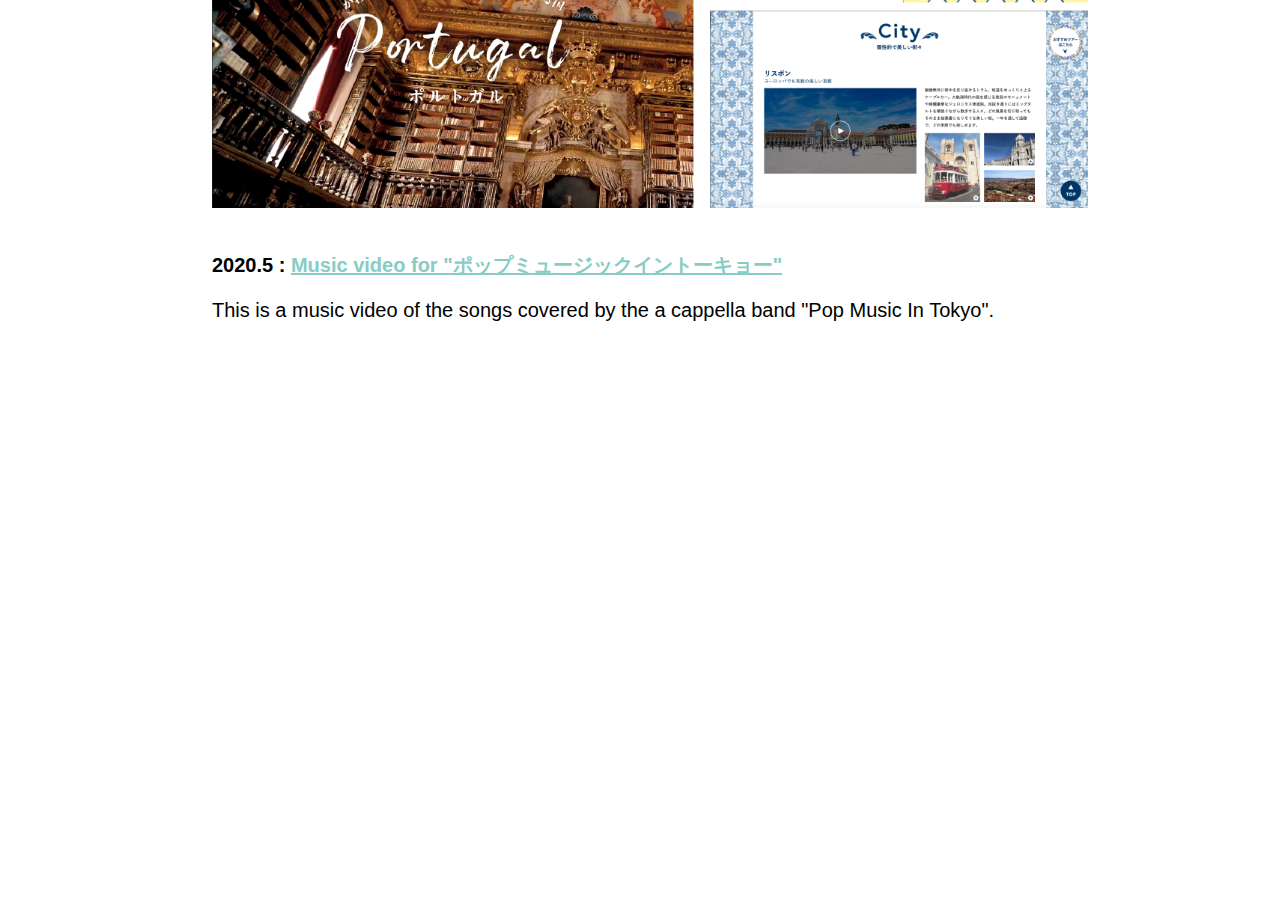
==== commit e4505531: "update design" ====
--- a/project.html
+++ b/project.html
@@ -86,19 +86,19 @@
         <hr>
         <p>I have received requests for web design and video creation etc.</p>
         <article>
+          <h2>2018.11 : <a href="https://www.art-science.org/">Website for The Society for Art and Science.</a></h2>
+          <p>
+            Designed the top page and improved the UI.
+          </p>
+          <div class="portfolio_imgs">
+            <img src="imgs/art_and_science.png">
+          </div>
+        </article>
+        <article>
           <h2>2019.10 : <a href="https://dontokoi.herokuapp.com">Website for "Dontokoi"</a></h2>
           <p>
             This is a website for the live "Dontokoi" held by the circle to which I belong.
             Designed American comic style with yellow as the base color.
-          </p>
-          <div class="portfolio_imgs">
-            <img src="imgs/dontokoi.png">
-          </div>
-        </article>
-        <article>
-          <h2>2018.11 : <a href="https://www.art-science.org/">Website for The Society for Art and Science.</a></h2>
-          <p>
-            Designed the top page and improved the UI.
           </p>
           <div class="portfolio_imgs">
             <img src="imgs/dontokoi.png">
